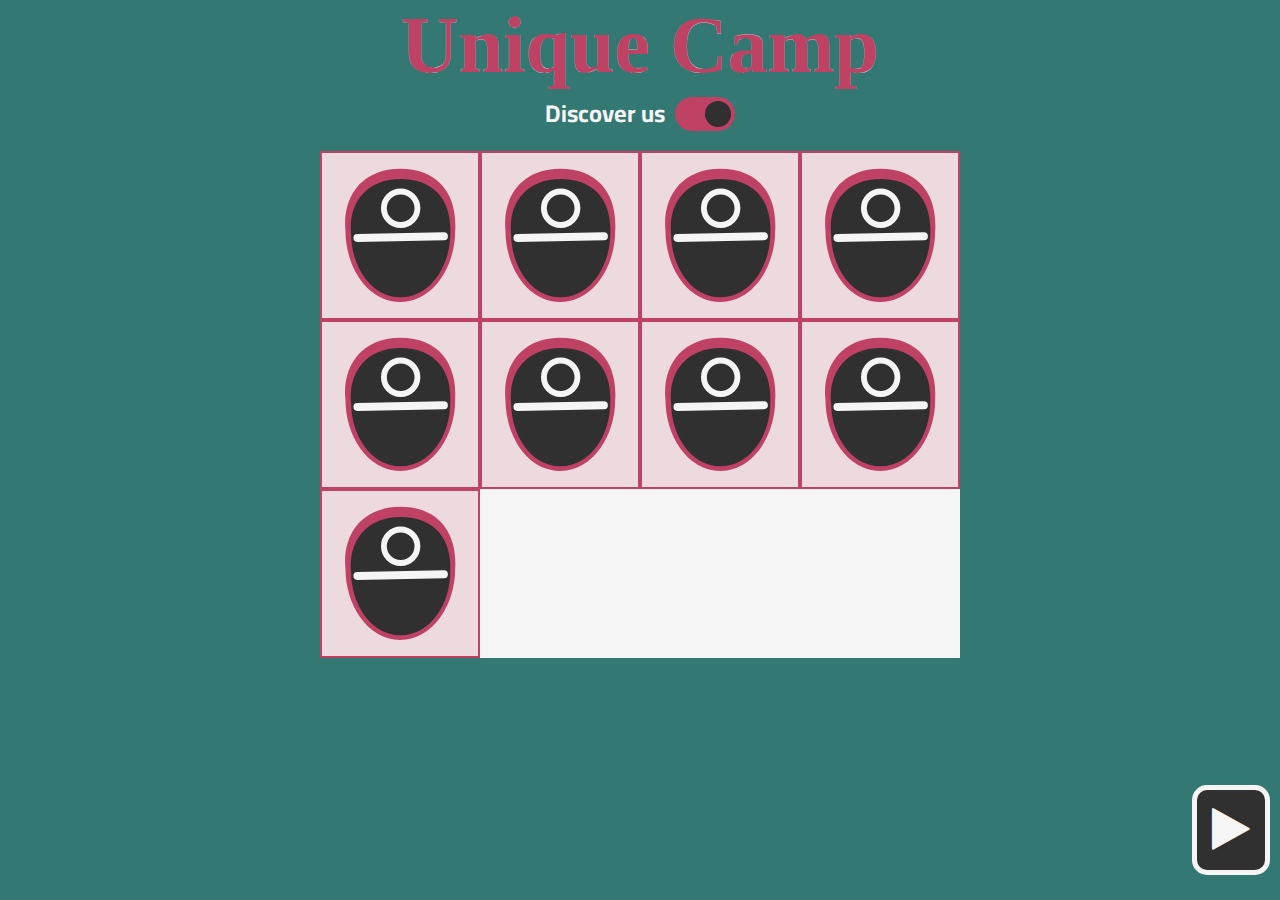
==== index.html @ e60caa0f "Changed index path" ====
<!DOCTYPE html>
<html lang="en">

<head>
    <meta charset="UTF-8">
    <meta http-equiv="X-UA-Compatible" content="IE=edge">
    <meta name="viewport" content="width=device-width, initial-scale=1.0">
    <title>Unique Camp</title>
    <link rel="apple-touch-icon" sizes="180x180" href="./src/assets/favicon/apple-touch-icon.png">
    <link rel="icon" type="image/png" sizes="32x32" href="./src/assets/favicon/favicon-32x32.png">
    <link rel="icon" type="image/png" sizes="16x16" href="./src/assets/favicon/favicon-16x16.png">
    <link rel="manifest" href="./src/assets/favicon/site.webmanifest">
    <link rel="stylesheet" href="./src/assets/css/style.css">
    <link rel="stylesheet" href="https://cdnjs.cloudflare.com/ajax/libs/font-awesome/4.7.0/css/font-awesome.min.css">
    <link rel="preconnect" href="https://fonts.googleapis.com">
    <link rel="preconnect" href="https://fonts.gstatic.com" crossorigin>
    <link href="https://fonts.googleapis.com/css2?family=Cairo:wght@200;300;400;500;600;700&display=swap" rel="stylesheet">
</head>

<body>
    <main class="container">
        <audio id="squid-audio" controls loop>
            <source src="./src/assets/audio/instro.mp3" type="audio/mpeg">
        </audio>

        <span id="toggle-audio-btn" class="toggle-audio">
            <i id="play-icon" class="fa fa-play"></i>
            <i id="pause-icon" class="fa fa-pause" style="display: none;"></i>
        </span>

        <article>
            <h1 class="title">Unique Camp</h1>
            <div class="mask-switch">
                <span class="mask-switch-span">Discover us</span>
                <label class="switch">
                    <input id="toggle-img-btn" type="checkbox" checked>
                    <span class="slider round"></span>
                </label>
            </div>
            <div class="board">
                <div class="coder">
                    <div class="coder-img">
                        <svg class="squid-coder-svg" width="100%" height="100%" fill="none" viewBox="0 0 57 69"
                            xmlns="http://www.w3.org/2000/svg">
                            <path
                                d="M56.7061 32.2318C56.7061 49.7947 45.9029 68.4315 28.6062 68.4315C11.3095 68.4315 0.630117 49.7947 0.630117 32.2318C-1.1655 14.4136 9.29527 0.431457 28.6062 0.431458C47.9171 0.431458 57.8851 13.3175 56.7061 32.2318Z"
                                fill="#BF4265" />
                            <path
                                d="M54.1833 33.8723C54.1833 49.4997 44.4226 66.0828 28.7951 66.0828C13.1676 66.0828 3.51881 49.4997 3.51881 33.8723C1.89648 18.0175 11.3478 5.5762 28.7951 5.5762C46.2425 5.5762 55.2485 17.0423 54.1833 33.8723Z"
                                fill="#303030" />
                            <path d="M6.69464 35.7736L50.9841 34.8788" stroke="#F5F5F5" stroke-width="4"
                                stroke-linecap="round" />
                            <circle cx="28.8393" cy="20.563" r="8.56579" stroke="#F5F5F5" stroke-width="3" />
                        </svg>
                        <img src="./src/assets/img/coder-1.jpg" alt="coder picture">
                    </div>
                </div>
                <div class="coder">
                    <div class="coder-img">
                        <svg class="squid-coder-svg" width="100%" height="100%" fill="none" viewBox="0 0 57 69"
                            xmlns="http://www.w3.org/2000/svg">
                            <path
                                d="M56.7061 32.2318C56.7061 49.7947 45.9029 68.4315 28.6062 68.4315C11.3095 68.4315 0.630117 49.7947 0.630117 32.2318C-1.1655 14.4136 9.29527 0.431457 28.6062 0.431458C47.9171 0.431458 57.8851 13.3175 56.7061 32.2318Z"
                                fill="#BF4265" />
                            <path
                                d="M54.1833 33.8723C54.1833 49.4997 44.4226 66.0828 28.7951 66.0828C13.1676 66.0828 3.51881 49.4997 3.51881 33.8723C1.89648 18.0175 11.3478 5.5762 28.7951 5.5762C46.2425 5.5762 55.2485 17.0423 54.1833 33.8723Z"
                                fill="#303030" />
                            <path d="M6.69464 35.7736L50.9841 34.8788" stroke="#F5F5F5" stroke-width="4"
                                stroke-linecap="round" />
                            <circle cx="28.8393" cy="20.563" r="8.56579" stroke="#F5F5F5" stroke-width="3" />
                        </svg>
                        <img src="./src/assets/img/coder-1.jpg" alt="coder picture">
                    </div>
                </div>
                <div class="coder">
                    <div class="coder-img">
                        <svg class="squid-coder-svg" width="100%" height="100%" fill="none" viewBox="0 0 57 69"
                            xmlns="http://www.w3.org/2000/svg">
                            <path
                                d="M56.7061 32.2318C56.7061 49.7947 45.9029 68.4315 28.6062 68.4315C11.3095 68.4315 0.630117 49.7947 0.630117 32.2318C-1.1655 14.4136 9.29527 0.431457 28.6062 0.431458C47.9171 0.431458 57.8851 13.3175 56.7061 32.2318Z"
                                fill="#BF4265" />
                            <path
                                d="M54.1833 33.8723C54.1833 49.4997 44.4226 66.0828 28.7951 66.0828C13.1676 66.0828 3.51881 49.4997 3.51881 33.8723C1.89648 18.0175 11.3478 5.5762 28.7951 5.5762C46.2425 5.5762 55.2485 17.0423 54.1833 33.8723Z"
                                fill="#303030" />
                            <path d="M6.69464 35.7736L50.9841 34.8788" stroke="#F5F5F5" stroke-width="4"
                                stroke-linecap="round" />
                            <circle cx="28.8393" cy="20.563" r="8.56579" stroke="#F5F5F5" stroke-width="3" />
                        </svg>
                        <img src="./src/assets/img/coder-1.jpg" alt="coder picture">
                    </div>
                </div>
                <div class="coder">
                    <div class="coder-img">
                        <svg class="squid-coder-svg" width="100%" height="100%" fill="none" viewBox="0 0 57 69"
                            xmlns="http://www.w3.org/2000/svg">
                            <path
                                d="M56.7061 32.2318C56.7061 49.7947 45.9029 68.4315 28.6062 68.4315C11.3095 68.4315 0.630117 49.7947 0.630117 32.2318C-1.1655 14.4136 9.29527 0.431457 28.6062 0.431458C47.9171 0.431458 57.8851 13.3175 56.7061 32.2318Z"
                                fill="#BF4265" />
                            <path
                                d="M54.1833 33.8723C54.1833 49.4997 44.4226 66.0828 28.7951 66.0828C13.1676 66.0828 3.51881 49.4997 3.51881 33.8723C1.89648 18.0175 11.3478 5.5762 28.7951 5.5762C46.2425 5.5762 55.2485 17.0423 54.1833 33.8723Z"
                                fill="#303030" />
                            <path d="M6.69464 35.7736L50.9841 34.8788" stroke="#F5F5F5" stroke-width="4"
                                stroke-linecap="round" />
                            <circle cx="28.8393" cy="20.563" r="8.56579" stroke="#F5F5F5" stroke-width="3" />
                        </svg>
                        <img src="./src/assets/img/coder-1.jpg" alt="coder picture">
                    </div>
                </div>
                <div class="coder">
                    <div class="coder-img">
                        <svg class="squid-coder-svg" width="100%" height="100%" fill="none" viewBox="0 0 57 69"
                            xmlns="http://www.w3.org/2000/svg">
                            <path
                                d="M56.7061 32.2318C56.7061 49.7947 45.9029 68.4315 28.6062 68.4315C11.3095 68.4315 0.630117 49.7947 0.630117 32.2318C-1.1655 14.4136 9.29527 0.431457 28.6062 0.431458C47.9171 0.431458 57.8851 13.3175 56.7061 32.2318Z"
                                fill="#BF4265" />
                            <path
                                d="M54.1833 33.8723C54.1833 49.4997 44.4226 66.0828 28.7951 66.0828C13.1676 66.0828 3.51881 49.4997 3.51881 33.8723C1.89648 18.0175 11.3478 5.5762 28.7951 5.5762C46.2425 5.5762 55.2485 17.0423 54.1833 33.8723Z"
                                fill="#303030" />
                            <path d="M6.69464 35.7736L50.9841 34.8788" stroke="#F5F5F5" stroke-width="4"
                                stroke-linecap="round" />
                            <circle cx="28.8393" cy="20.563" r="8.56579" stroke="#F5F5F5" stroke-width="3" />
                        </svg>
                        <img src="./src/assets/img/coder-1.jpg" alt="coder picture">
                    </div>
                </div>
                <div class="coder">
                    <div class="coder-img">
                        <svg class="squid-coder-svg" width="100%" height="100%" fill="none" viewBox="0 0 57 69"
                            xmlns="http://www.w3.org/2000/svg">
                            <path
                                d="M56.7061 32.2318C56.7061 49.7947 45.9029 68.4315 28.6062 68.4315C11.3095 68.4315 0.630117 49.7947 0.630117 32.2318C-1.1655 14.4136 9.29527 0.431457 28.6062 0.431458C47.9171 0.431458 57.8851 13.3175 56.7061 32.2318Z"
                                fill="#BF4265" />
                            <path
                                d="M54.1833 33.8723C54.1833 49.4997 44.4226 66.0828 28.7951 66.0828C13.1676 66.0828 3.51881 49.4997 3.51881 33.8723C1.89648 18.0175 11.3478 5.5762 28.7951 5.5762C46.2425 5.5762 55.2485 17.0423 54.1833 33.8723Z"
                                fill="#303030" />
                            <path d="M6.69464 35.7736L50.9841 34.8788" stroke="#F5F5F5" stroke-width="4"
                                stroke-linecap="round" />
                            <circle cx="28.8393" cy="20.563" r="8.56579" stroke="#F5F5F5" stroke-width="3" />
                        </svg>
                        <img src="./src/assets/img/coder-1.jpg" alt="coder picture">
                    </div>
                </div>
                <div class="coder">
                    <div class="coder-img">
                        <svg class="squid-coder-svg" width="100%" height="100%" fill="none" viewBox="0 0 57 69"
                            xmlns="http://www.w3.org/2000/svg">
                            <path
                                d="M56.7061 32.2318C56.7061 49.7947 45.9029 68.4315 28.6062 68.4315C11.3095 68.4315 0.630117 49.7947 0.630117 32.2318C-1.1655 14.4136 9.29527 0.431457 28.6062 0.431458C47.9171 0.431458 57.8851 13.3175 56.7061 32.2318Z"
                                fill="#BF4265" />
                            <path
                                d="M54.1833 33.8723C54.1833 49.4997 44.4226 66.0828 28.7951 66.0828C13.1676 66.0828 3.51881 49.4997 3.51881 33.8723C1.89648 18.0175 11.3478 5.5762 28.7951 5.5762C46.2425 5.5762 55.2485 17.0423 54.1833 33.8723Z"
                                fill="#303030" />
                            <path d="M6.69464 35.7736L50.9841 34.8788" stroke="#F5F5F5" stroke-width="4"
                                stroke-linecap="round" />
                            <circle cx="28.8393" cy="20.563" r="8.56579" stroke="#F5F5F5" stroke-width="3" />
                        </svg>
                        <img src="./src/assets/img/coder-1.jpg" alt="coder picture">
                    </div>
                </div>
                <div class="coder">
                    <div class="coder-img">
                        <svg class="squid-coder-svg" width="100%" height="100%" fill="none" viewBox="0 0 57 69"
                            xmlns="http://www.w3.org/2000/svg">
                            <path
                                d="M56.7061 32.2318C56.7061 49.7947 45.9029 68.4315 28.6062 68.4315C11.3095 68.4315 0.630117 49.7947 0.630117 32.2318C-1.1655 14.4136 9.29527 0.431457 28.6062 0.431458C47.9171 0.431458 57.8851 13.3175 56.7061 32.2318Z"
                                fill="#BF4265" />
                            <path
                                d="M54.1833 33.8723C54.1833 49.4997 44.4226 66.0828 28.7951 66.0828C13.1676 66.0828 3.51881 49.4997 3.51881 33.8723C1.89648 18.0175 11.3478 5.5762 28.7951 5.5762C46.2425 5.5762 55.2485 17.0423 54.1833 33.8723Z"
                                fill="#303030" />
                            <path d="M6.69464 35.7736L50.9841 34.8788" stroke="#F5F5F5" stroke-width="4"
                                stroke-linecap="round" />
                            <circle cx="28.8393" cy="20.563" r="8.56579" stroke="#F5F5F5" stroke-width="3" />
                        </svg>
                        <img src="./src/assets/img/coder-1.jpg" alt="coder picture">
                    </div>
                </div>
                <div class="coder">
                    <div class="coder-img">
                        <svg class="squid-coder-svg" width="100%" height="100%" fill="none" viewBox="0 0 57 69"
                            xmlns="http://www.w3.org/2000/svg">
                            <path
                                d="M56.7061 32.2318C56.7061 49.7947 45.9029 68.4315 28.6062 68.4315C11.3095 68.4315 0.630117 49.7947 0.630117 32.2318C-1.1655 14.4136 9.29527 0.431457 28.6062 0.431458C47.9171 0.431458 57.8851 13.3175 56.7061 32.2318Z"
                                fill="#BF4265" />
                            <path
                                d="M54.1833 33.8723C54.1833 49.4997 44.4226 66.0828 28.7951 66.0828C13.1676 66.0828 3.51881 49.4997 3.51881 33.8723C1.89648 18.0175 11.3478 5.5762 28.7951 5.5762C46.2425 5.5762 55.2485 17.0423 54.1833 33.8723Z"
                                fill="#303030" />
                            <path d="M6.69464 35.7736L50.9841 34.8788" stroke="#F5F5F5" stroke-width="4"
                                stroke-linecap="round" />
                            <circle cx="28.8393" cy="20.563" r="8.56579" stroke="#F5F5F5" stroke-width="3" />
                        </svg>
                        <img src="./src/assets/img/coder-1.jpg" alt="coder picture">
                    </div>
                </div>

            </div>
        </article>
    </main>
    <script src="./src/assets/js/app.js"></script>
</body>

</html>
---- src/assets/css/style.css ----
@font-face {
    font-family: "GameOfSquidsFont";
    src: url("http://127.0.0.1:5500/src/assets/fonts/game_of_squids.ttf");
}

/* ------------------- */
/* Custom properties   */
/* ------------------- */

:root {
    /* colors */
    --clr-white: #F5F5F5;
    --clr-green: #347874;
    --clr-red: #BF4265;
    --clr-black: #303030;
    --clr-pink: rgba(191, 66, 101, 0.15);

    /* font-sizes */

    /* font-families */
    --ff-serif: "Bellefair", serif;
}

/* ------------- */
/* Rest */
/* ------------- */

/* Box sizing */
*,
*::before,
*::after {
    box-sizing: border-box;
}

/* Reset margins */
body,
h1,
h2,
h3,
h4,
h5,
p,
figure,
picture {
    margin: 0;
}

/* ------------ */
/* Setup */
/* ------------ */
body {
    font-family: 'Cairo', sans-serif;
    background-color: #347874;
    display: flex;
    justify-content: center;
    margin: 0 auto;
    min-height: 100vh;
}

.container {
    max-width: 640px;
    flex: 1 0 100%;
    display: flex;
    flex-direction: column;
    align-items: center;
}

article {
    width: 100%;
    text-align: center;
}

.title {
    font-family: "GameOfSquidsFont";
    font-size: 45px;
    font-weight: 600;
}

@supports (-webkit-text-stroke: 1px var(--clr-white)) {
    .title {
        -webkit-text-stroke-width: 0.1px;
        -webkit-text-stroke-color: var(--clr-white);
        -webkit-text-fill-color: var(--clr-red);
    }
}

.board {
    margin-top: 15px;
    margin-bottom: 35px;
    background-color: var(--clr-white);
    display: grid;
    gap: 0px 0px;
    grid-template-columns: repeat(auto-fit, minmax(150px, 1fr));
}

.board svg {
    width: 100%;
}

#squid-audio {
    display: none;
}

.toggle-audio {
    background-color: var(--clr-black);
    padding: 15px;
    border: 5px solid var(--clr-white);
    border-radius: 15px;
    position: fixed;
    bottom: 25px;
    right: 10px;
    z-index: 1;
}

.toggle-audio > i {
    font-size: 48px !important;
    color: var(--clr-white);
}

.coder {
    background-color: var(--clr-pink);
    border: 2px solid var(--clr-red);
    padding: 15px;
}

.coder img {
    border-radius: 50%;
    height: auto;
    width: 100%;
    padding: 13px;
}

.coder-img {
    position: relative;
    height: 100%;
    width: 100%;
}

.coder-img svg {
    position: absolute;
    left: 0;
    -webkit-transition: opacity 1s ease-in-out;
    -moz-transition: opacity 1s ease-in-out;
    -o-transition: opacity 1s ease-in-out;
    transition: opacity 1s ease-in-out;
}

.transform-active-coder-img {
    opacity: 0;
}

.mask-switch {
    display: flex;
    justify-content: center;
    align-items: center;
}

.mask-switch-span {
    margin-right: 10px;
    font-size: x-large;
    font-weight: 700;
    color: var(--clr-white);
}

.switch {
    position: relative;
    display: inline-block;
    width: 60px;
    height: 34px;
}

.switch input {
    opacity: 0;
    width: 0;
    height: 0;
}

.slider {
    position: absolute;
    cursor: pointer;
    top: 0;
    left: 0;
    right: 0;
    bottom: 0;
    background-color: var(--clr-white);
    -webkit-transition: .4s;
    transition: .4s;
}

.slider:before {
    position: absolute;
    content: "";
    height: 26px;
    width: 26px;
    left: 4px;
    bottom: 4px;
    background-color: var(--clr-black);
    -webkit-transition: .4s;
    transition: .4s;
}

input:checked+.slider {
    background-color: var(--clr-red);
}

input:focus+.slider {
    box-shadow: 0 0 1px var(--clr-red);
}

input:checked+.slider:before {
    -webkit-transform: translateX(26px);
    -ms-transform: translateX(26px);
    transform: translateX(26px);
}

/* Rounded sliders */
.slider.round {
    border-radius: 34px;
}

.slider.round:before {
    border-radius: 50%;
}

@media (min-width: 768px) {
    .title {
        font-size: 60px;
    }
}

@media (min-width: 1024px) {
    .title {
        font-size: 80px;
    }
}
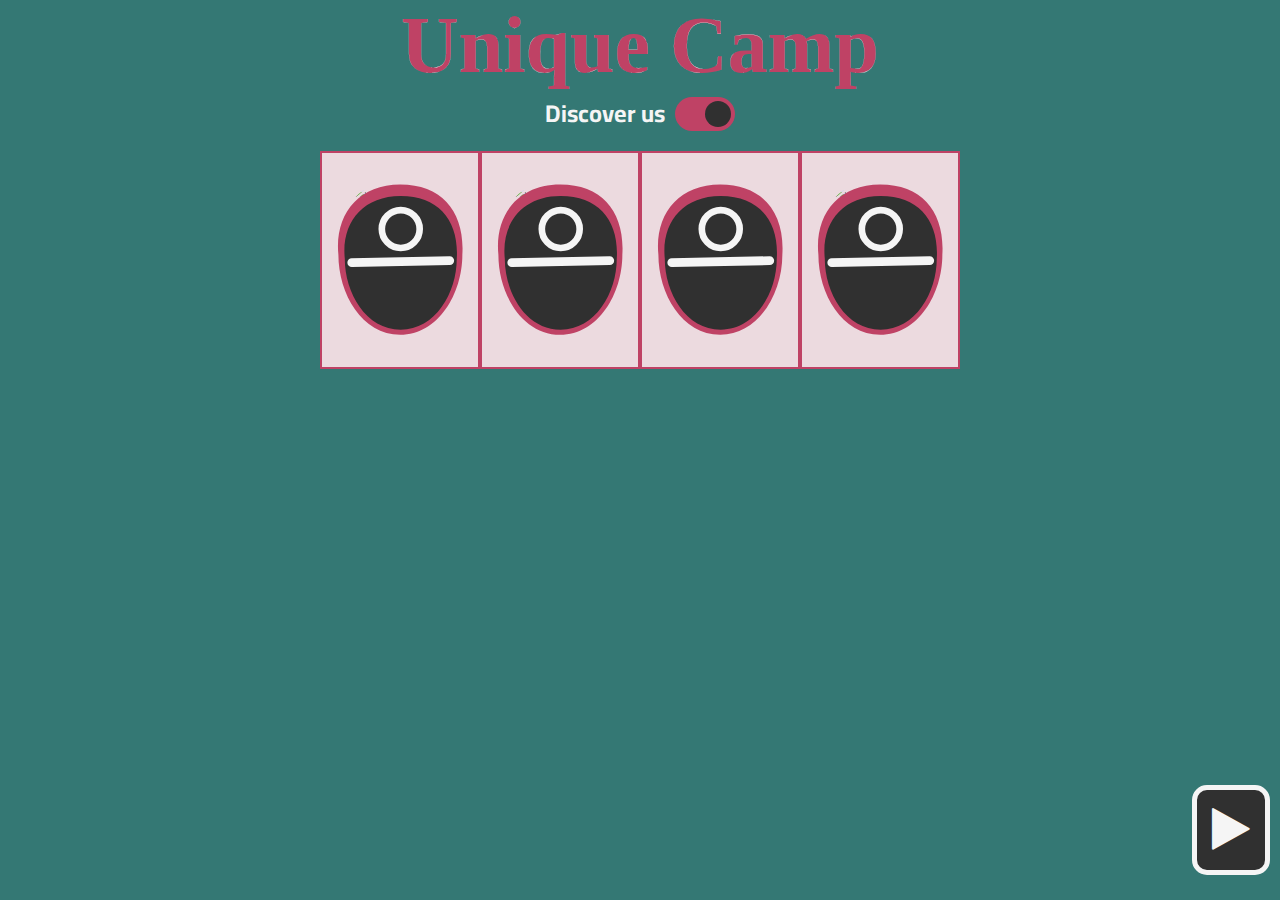
==== commit e0154032: "coder-3" ====
--- a/index.html
+++ b/index.html
@@ -6,11 +6,11 @@
     <meta http-equiv="X-UA-Compatible" content="IE=edge">
     <meta name="viewport" content="width=device-width, initial-scale=1.0">
     <title>Unique Camp</title>
-    <link rel="apple-touch-icon" sizes="180x180" href="./src/assets/favicon/apple-touch-icon.png">
-    <link rel="icon" type="image/png" sizes="32x32" href="./src/assets/favicon/favicon-32x32.png">
-    <link rel="icon" type="image/png" sizes="16x16" href="./src/assets/favicon/favicon-16x16.png">
-    <link rel="manifest" href="./src/assets/favicon/site.webmanifest">
-    <link rel="stylesheet" href="./src/assets/css/style.css">
+    <link rel="apple-touch-icon" sizes="180x180" href="./assets/favicon/apple-touch-icon.png">
+    <link rel="icon" type="image/png" sizes="32x32" href="./assets/favicon/favicon-32x32.png">
+    <link rel="icon" type="image/png" sizes="16x16" href="./assets/favicon/favicon-16x16.png">
+    <link rel="manifest" href="./assets/favicon/site.webmanifest">
+    <link rel="stylesheet" href="./assets/css/style.css">
     <link rel="stylesheet" href="https://cdnjs.cloudflare.com/ajax/libs/font-awesome/4.7.0/css/font-awesome.min.css">
     <link rel="preconnect" href="https://fonts.googleapis.com">
     <link rel="preconnect" href="https://fonts.gstatic.com" crossorigin>
@@ -20,7 +20,7 @@
 <body>
     <main class="container">
         <audio id="squid-audio" controls loop>
-            <source src="./src/assets/audio/instro.mp3" type="audio/mpeg">
+            <source src="./assets/audio/instro.mp3" type="audio/mpeg">
         </audio>
 
         <span id="toggle-audio-btn" class="toggle-audio">
@@ -38,6 +38,23 @@
                 </label>
             </div>
             <div class="board">
+                <a href="./views/mohamed-aberkani.html" class="coder">
+                    <div class="coder-img">
+                        <svg class="squid-coder-svg" width="100%" height="100%" fill="none" viewBox="0 0 57 69"
+                            xmlns="http://www.w3.org/2000/svg">
+                            <path
+                                d="M56.7061 32.2318C56.7061 49.7947 45.9029 68.4315 28.6062 68.4315C11.3095 68.4315 0.630117 49.7947 0.630117 32.2318C-1.1655 14.4136 9.29527 0.431457 28.6062 0.431458C47.9171 0.431458 57.8851 13.3175 56.7061 32.2318Z"
+                                fill="#BF4265" />
+                            <path
+                                d="M54.1833 33.8723C54.1833 49.4997 44.4226 66.0828 28.7951 66.0828C13.1676 66.0828 3.51881 49.4997 3.51881 33.8723C1.89648 18.0175 11.3478 5.5762 28.7951 5.5762C46.2425 5.5762 55.2485 17.0423 54.1833 33.8723Z"
+                                fill="#303030" />
+                            <path d="M6.69464 35.7736L50.9841 34.8788" stroke="#F5F5F5" stroke-width="4"
+                                stroke-linecap="round" />
+                            <circle cx="28.8393" cy="20.563" r="8.56579" stroke="#F5F5F5" stroke-width="3" />
+                        </svg>
+                        <img src="./assets/img/coder-1.jpg" alt="coder picture">
+                    </div>
+                </a>
                 <div class="coder">
                     <div class="coder-img">
                         <svg class="squid-coder-svg" width="100%" height="100%" fill="none" viewBox="0 0 57 69"
@@ -52,9 +69,26 @@
                                 stroke-linecap="round" />
                             <circle cx="28.8393" cy="20.563" r="8.56579" stroke="#F5F5F5" stroke-width="3" />
                         </svg>
-                        <img src="./src/assets/img/coder-1.jpg" alt="coder picture">
+                        <img src="./assets/img/coder-2.jpg" alt="coder picture">
                     </div>
                 </div>
+                <a href="./views/lupe-flores.html" class="coder">
+                    <div class="coder-img">
+                        <svg class="squid-coder-svg" width="100%" height="100%" fill="none" viewBox="0 0 57 69"
+                            xmlns="http://www.w3.org/2000/svg">
+                            <path
+                                d="M56.7061 32.2318C56.7061 49.7947 45.9029 68.4315 28.6062 68.4315C11.3095 68.4315 0.630117 49.7947 0.630117 32.2318C-1.1655 14.4136 9.29527 0.431457 28.6062 0.431458C47.9171 0.431458 57.8851 13.3175 56.7061 32.2318Z"
+                                fill="#BF4265" />
+                            <path
+                                d="M54.1833 33.8723C54.1833 49.4997 44.4226 66.0828 28.7951 66.0828C13.1676 66.0828 3.51881 49.4997 3.51881 33.8723C1.89648 18.0175 11.3478 5.5762 28.7951 5.5762C46.2425 5.5762 55.2485 17.0423 54.1833 33.8723Z"
+                                fill="#303030" />
+                            <path d="M6.69464 35.7736L50.9841 34.8788" stroke="#F5F5F5" stroke-width="4"
+                                stroke-linecap="round" />
+                            <circle cx="28.8393" cy="20.563" r="8.56579" stroke="#F5F5F5" stroke-width="3" />
+                        </svg>
+                        <img src="./assets/img/Coder-3.png" alt="coder picture">
+                    </div>
+                </a>
                 <div class="coder">
                     <div class="coder-img">
                         <svg class="squid-coder-svg" width="100%" height="100%" fill="none" viewBox="0 0 57 69"
@@ -69,133 +103,13 @@
                                 stroke-linecap="round" />
                             <circle cx="28.8393" cy="20.563" r="8.56579" stroke="#F5F5F5" stroke-width="3" />
                         </svg>
-                        <img src="./src/assets/img/coder-1.jpg" alt="coder picture">
+                        <img src="./assets/img/default.png" alt="coder picture">
                     </div>
                 </div>
-                <div class="coder">
-                    <div class="coder-img">
-                        <svg class="squid-coder-svg" width="100%" height="100%" fill="none" viewBox="0 0 57 69"
-                            xmlns="http://www.w3.org/2000/svg">
-                            <path
-                                d="M56.7061 32.2318C56.7061 49.7947 45.9029 68.4315 28.6062 68.4315C11.3095 68.4315 0.630117 49.7947 0.630117 32.2318C-1.1655 14.4136 9.29527 0.431457 28.6062 0.431458C47.9171 0.431458 57.8851 13.3175 56.7061 32.2318Z"
-                                fill="#BF4265" />
-                            <path
-                                d="M54.1833 33.8723C54.1833 49.4997 44.4226 66.0828 28.7951 66.0828C13.1676 66.0828 3.51881 49.4997 3.51881 33.8723C1.89648 18.0175 11.3478 5.5762 28.7951 5.5762C46.2425 5.5762 55.2485 17.0423 54.1833 33.8723Z"
-                                fill="#303030" />
-                            <path d="M6.69464 35.7736L50.9841 34.8788" stroke="#F5F5F5" stroke-width="4"
-                                stroke-linecap="round" />
-                            <circle cx="28.8393" cy="20.563" r="8.56579" stroke="#F5F5F5" stroke-width="3" />
-                        </svg>
-                        <img src="./src/assets/img/coder-1.jpg" alt="coder picture">
-                    </div>
-                </div>
-                <div class="coder">
-                    <div class="coder-img">
-                        <svg class="squid-coder-svg" width="100%" height="100%" fill="none" viewBox="0 0 57 69"
-                            xmlns="http://www.w3.org/2000/svg">
-                            <path
-                                d="M56.7061 32.2318C56.7061 49.7947 45.9029 68.4315 28.6062 68.4315C11.3095 68.4315 0.630117 49.7947 0.630117 32.2318C-1.1655 14.4136 9.29527 0.431457 28.6062 0.431458C47.9171 0.431458 57.8851 13.3175 56.7061 32.2318Z"
-                                fill="#BF4265" />
-                            <path
-                                d="M54.1833 33.8723C54.1833 49.4997 44.4226 66.0828 28.7951 66.0828C13.1676 66.0828 3.51881 49.4997 3.51881 33.8723C1.89648 18.0175 11.3478 5.5762 28.7951 5.5762C46.2425 5.5762 55.2485 17.0423 54.1833 33.8723Z"
-                                fill="#303030" />
-                            <path d="M6.69464 35.7736L50.9841 34.8788" stroke="#F5F5F5" stroke-width="4"
-                                stroke-linecap="round" />
-                            <circle cx="28.8393" cy="20.563" r="8.56579" stroke="#F5F5F5" stroke-width="3" />
-                        </svg>
-                        <img src="./src/assets/img/coder-1.jpg" alt="coder picture">
-                    </div>
-                </div>
-                <div class="coder">
-                    <div class="coder-img">
-                        <svg class="squid-coder-svg" width="100%" height="100%" fill="none" viewBox="0 0 57 69"
-                            xmlns="http://www.w3.org/2000/svg">
-                            <path
-                                d="M56.7061 32.2318C56.7061 49.7947 45.9029 68.4315 28.6062 68.4315C11.3095 68.4315 0.630117 49.7947 0.630117 32.2318C-1.1655 14.4136 9.29527 0.431457 28.6062 0.431458C47.9171 0.431458 57.8851 13.3175 56.7061 32.2318Z"
-                                fill="#BF4265" />
-                            <path
-                                d="M54.1833 33.8723C54.1833 49.4997 44.4226 66.0828 28.7951 66.0828C13.1676 66.0828 3.51881 49.4997 3.51881 33.8723C1.89648 18.0175 11.3478 5.5762 28.7951 5.5762C46.2425 5.5762 55.2485 17.0423 54.1833 33.8723Z"
-                                fill="#303030" />
-                            <path d="M6.69464 35.7736L50.9841 34.8788" stroke="#F5F5F5" stroke-width="4"
-                                stroke-linecap="round" />
-                            <circle cx="28.8393" cy="20.563" r="8.56579" stroke="#F5F5F5" stroke-width="3" />
-                        </svg>
-                        <img src="./src/assets/img/coder-1.jpg" alt="coder picture">
-                    </div>
-                </div>
-                <div class="coder">
-                    <div class="coder-img">
-                        <svg class="squid-coder-svg" width="100%" height="100%" fill="none" viewBox="0 0 57 69"
-                            xmlns="http://www.w3.org/2000/svg">
-                            <path
-                                d="M56.7061 32.2318C56.7061 49.7947 45.9029 68.4315 28.6062 68.4315C11.3095 68.4315 0.630117 49.7947 0.630117 32.2318C-1.1655 14.4136 9.29527 0.431457 28.6062 0.431458C47.9171 0.431458 57.8851 13.3175 56.7061 32.2318Z"
-                                fill="#BF4265" />
-                            <path
-                                d="M54.1833 33.8723C54.1833 49.4997 44.4226 66.0828 28.7951 66.0828C13.1676 66.0828 3.51881 49.4997 3.51881 33.8723C1.89648 18.0175 11.3478 5.5762 28.7951 5.5762C46.2425 5.5762 55.2485 17.0423 54.1833 33.8723Z"
-                                fill="#303030" />
-                            <path d="M6.69464 35.7736L50.9841 34.8788" stroke="#F5F5F5" stroke-width="4"
-                                stroke-linecap="round" />
-                            <circle cx="28.8393" cy="20.563" r="8.56579" stroke="#F5F5F5" stroke-width="3" />
-                        </svg>
-                        <img src="./src/assets/img/coder-1.jpg" alt="coder picture">
-                    </div>
-                </div>
-                <div class="coder">
-                    <div class="coder-img">
-                        <svg class="squid-coder-svg" width="100%" height="100%" fill="none" viewBox="0 0 57 69"
-                            xmlns="http://www.w3.org/2000/svg">
-                            <path
-                                d="M56.7061 32.2318C56.7061 49.7947 45.9029 68.4315 28.6062 68.4315C11.3095 68.4315 0.630117 49.7947 0.630117 32.2318C-1.1655 14.4136 9.29527 0.431457 28.6062 0.431458C47.9171 0.431458 57.8851 13.3175 56.7061 32.2318Z"
-                                fill="#BF4265" />
-                            <path
-                                d="M54.1833 33.8723C54.1833 49.4997 44.4226 66.0828 28.7951 66.0828C13.1676 66.0828 3.51881 49.4997 3.51881 33.8723C1.89648 18.0175 11.3478 5.5762 28.7951 5.5762C46.2425 5.5762 55.2485 17.0423 54.1833 33.8723Z"
-                                fill="#303030" />
-                            <path d="M6.69464 35.7736L50.9841 34.8788" stroke="#F5F5F5" stroke-width="4"
-                                stroke-linecap="round" />
-                            <circle cx="28.8393" cy="20.563" r="8.56579" stroke="#F5F5F5" stroke-width="3" />
-                        </svg>
-                        <img src="./src/assets/img/coder-1.jpg" alt="coder picture">
-                    </div>
-                </div>
-                <div class="coder">
-                    <div class="coder-img">
-                        <svg class="squid-coder-svg" width="100%" height="100%" fill="none" viewBox="0 0 57 69"
-                            xmlns="http://www.w3.org/2000/svg">
-                            <path
-                                d="M56.7061 32.2318C56.7061 49.7947 45.9029 68.4315 28.6062 68.4315C11.3095 68.4315 0.630117 49.7947 0.630117 32.2318C-1.1655 14.4136 9.29527 0.431457 28.6062 0.431458C47.9171 0.431458 57.8851 13.3175 56.7061 32.2318Z"
-                                fill="#BF4265" />
-                            <path
-                                d="M54.1833 33.8723C54.1833 49.4997 44.4226 66.0828 28.7951 66.0828C13.1676 66.0828 3.51881 49.4997 3.51881 33.8723C1.89648 18.0175 11.3478 5.5762 28.7951 5.5762C46.2425 5.5762 55.2485 17.0423 54.1833 33.8723Z"
-                                fill="#303030" />
-                            <path d="M6.69464 35.7736L50.9841 34.8788" stroke="#F5F5F5" stroke-width="4"
-                                stroke-linecap="round" />
-                            <circle cx="28.8393" cy="20.563" r="8.56579" stroke="#F5F5F5" stroke-width="3" />
-                        </svg>
-                        <img src="./src/assets/img/coder-1.jpg" alt="coder picture">
-                    </div>
-                </div>
-                <div class="coder">
-                    <div class="coder-img">
-                        <svg class="squid-coder-svg" width="100%" height="100%" fill="none" viewBox="0 0 57 69"
-                            xmlns="http://www.w3.org/2000/svg">
-                            <path
-                                d="M56.7061 32.2318C56.7061 49.7947 45.9029 68.4315 28.6062 68.4315C11.3095 68.4315 0.630117 49.7947 0.630117 32.2318C-1.1655 14.4136 9.29527 0.431457 28.6062 0.431458C47.9171 0.431458 57.8851 13.3175 56.7061 32.2318Z"
-                                fill="#BF4265" />
-                            <path
-                                d="M54.1833 33.8723C54.1833 49.4997 44.4226 66.0828 28.7951 66.0828C13.1676 66.0828 3.51881 49.4997 3.51881 33.8723C1.89648 18.0175 11.3478 5.5762 28.7951 5.5762C46.2425 5.5762 55.2485 17.0423 54.1833 33.8723Z"
-                                fill="#303030" />
-                            <path d="M6.69464 35.7736L50.9841 34.8788" stroke="#F5F5F5" stroke-width="4"
-                                stroke-linecap="round" />
-                            <circle cx="28.8393" cy="20.563" r="8.56579" stroke="#F5F5F5" stroke-width="3" />
-                        </svg>
-                        <img src="./src/assets/img/coder-1.jpg" alt="coder picture">
-                    </div>
-                </div>
-
             </div>
         </article>
     </main>
-    <script src="./src/assets/js/app.js"></script>
+    <script src="./assets/js/app.js"></script>
 </body>
 
 </html>--- a/assets/css/style.css
+++ b/assets/css/style.css
@@ -0,0 +1,236 @@
+@font-face {
+    font-family: "GameOfSquidsFont";
+    /* src: url("http://127.0.0.1:5500/assets/fonts/game_of_squids.ttf"); */
+    src: url("https://aberkanimed.github.io/unique-camp-portfolio/assets/fonts/game_of_squids.ttf");
+}
+
+/* ------------------- */
+/* Custom properties   */
+/* ------------------- */
+
+:root {
+    /* colors */
+    --clr-white: #F5F5F5;
+    --clr-green: #347874;
+    --clr-red: #BF4265;
+    --clr-black: #303030;
+    --clr-pink: rgba(191, 66, 101, 0.15);
+
+    /* font-sizes */
+
+    /* font-families */
+    --ff-serif: "Bellefair", serif;
+}
+
+/* ------------- */
+/* Rest */
+/* ------------- */
+
+/* Box sizing */
+*,
+*::before,
+*::after {
+    box-sizing: border-box;
+}
+
+/* Reset margins */
+body,
+h1,
+h2,
+h3,
+h4,
+h5,
+p,
+figure,
+picture {
+    margin: 0;
+}
+
+/* ------------ */
+/* Setup */
+/* ------------ */
+body {
+    font-family: 'Cairo', sans-serif;
+    background-color: #347874;
+    display: flex;
+    justify-content: center;
+    margin: 0 auto;
+    min-height: 100vh;
+}
+
+.container {
+    max-width: 640px;
+    flex: 1 0 100%;
+    display: flex;
+    flex-direction: column;
+    align-items: center;
+}
+
+article {
+    width: 100%;
+    text-align: center;
+}
+
+.title {
+    font-family: "GameOfSquidsFont";
+    font-size: 45px;
+    font-weight: 600;
+}
+
+@supports (-webkit-text-stroke: 1px var(--clr-white)) {
+    .title {
+        -webkit-text-stroke-width: 0.1px;
+        -webkit-text-stroke-color: var(--clr-white);
+        -webkit-text-fill-color: var(--clr-red);
+    }
+}
+
+.board {
+    margin-top: 15px;
+    margin-bottom: 35px;
+    background-color: var(--clr-white);
+    display: grid;
+    gap: 0px 0px;
+    grid-template-columns: repeat(auto-fit, minmax(150px, 1fr));
+}
+
+.board svg {
+    width: 100%;
+}
+
+#squid-audio {
+    display: none;
+}
+
+.toggle-audio {
+    background-color: var(--clr-black);
+    padding: 15px;
+    border: 5px solid var(--clr-white);
+    border-radius: 15px;
+    position: fixed;
+    bottom: 25px;
+    right: 10px;
+    z-index: 1;
+}
+
+.toggle-audio > i {
+    font-size: 48px !important;
+    color: var(--clr-white);
+}
+
+.coder {
+    background-color: var(--clr-pink);
+    border: 2px solid var(--clr-red);
+    padding: 15px;
+}
+
+.coder img {
+    border-radius: 50%;
+    height: auto;
+    width: 100%;
+    padding: 13px;
+}
+
+.coder-img {
+    position: relative;
+    height: 100%;
+    width: 100%;
+}
+
+.coder-img svg {
+    position: absolute;
+    left: 0;
+    -webkit-transition: opacity 1s ease-in-out;
+    -moz-transition: opacity 1s ease-in-out;
+    -o-transition: opacity 1s ease-in-out;
+    transition: opacity 1s ease-in-out;
+}
+
+.transform-active-coder-img {
+    opacity: 0;
+}
+
+.mask-switch {
+    display: flex;
+    justify-content: center;
+    align-items: center;
+}
+
+.mask-switch-span {
+    margin-right: 10px;
+    font-size: x-large;
+    font-weight: 700;
+    color: var(--clr-white);
+}
+
+.switch {
+    position: relative;
+    display: inline-block;
+    width: 60px;
+    height: 34px;
+}
+
+.switch input {
+    opacity: 0;
+    width: 0;
+    height: 0;
+}
+
+.slider {
+    position: absolute;
+    cursor: pointer;
+    top: 0;
+    left: 0;
+    right: 0;
+    bottom: 0;
+    background-color: var(--clr-white);
+    -webkit-transition: .4s;
+    transition: .4s;
+}
+
+.slider:before {
+    position: absolute;
+    content: "";
+    height: 26px;
+    width: 26px;
+    left: 4px;
+    bottom: 4px;
+    background-color: var(--clr-black);
+    -webkit-transition: .4s;
+    transition: .4s;
+}
+
+input:checked+.slider {
+    background-color: var(--clr-red);
+}
+
+input:focus+.slider {
+    box-shadow: 0 0 1px var(--clr-red);
+}
+
+input:checked+.slider:before {
+    -webkit-transform: translateX(26px);
+    -ms-transform: translateX(26px);
+    transform: translateX(26px);
+}
+
+/* Rounded sliders */
+.slider.round {
+    border-radius: 34px;
+}
+
+.slider.round:before {
+    border-radius: 50%;
+}
+
+@media (min-width: 768px) {
+    .title {
+        font-size: 60px;
+    }
+}
+
+@media (min-width: 1024px) {
+    .title {
+        font-size: 80px;
+    }
+}